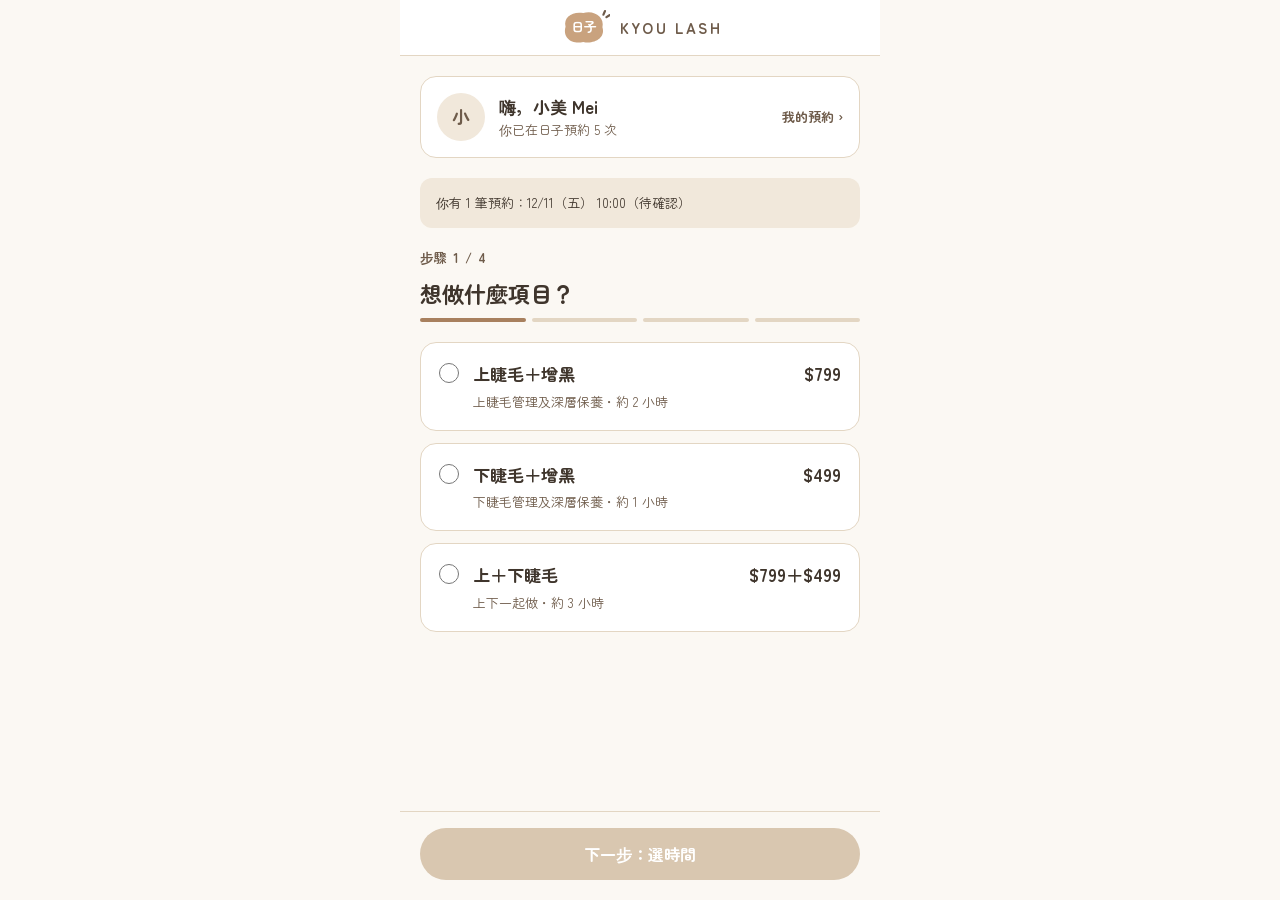
==== index.html @ 2f5879c3 "Add files via upload" ====
<!doctype html>
<html lang="zh-Hant">
<head>
<meta charset="utf-8">
<meta name="viewport" content="width=device-width, initial-scale=1, viewport-fit=cover">
<title>日子 kyou 預約</title>
<meta name="theme-color" content="#FBF8F3">
<link rel="preconnect" href="https://fonts.googleapis.com">
<link rel="preconnect" href="https://fonts.gstatic.com" crossorigin>
<link rel="stylesheet" href="https://fonts.googleapis.com/css2?family=Zen+Maru+Gothic:wght@500;700&display=swap">
<link rel="stylesheet" href="style.css">
</head>
<body>
<div id="app" class="app" aria-live="polite">
  <div class="loading"><div class="spinner" aria-hidden="true"></div><div>載入中…</div></div>
</div>
<script src="https://static.line-scdn.net/liff/edge/2/sdk.js" charset="utf-8"></script>
<script src="config.js"></script>
<script src="api.js"></script>
<script src="mock.js"></script>
<script src="app.js"></script>
</body>
</html>
---- style.css ----
:root {
  --bg: #FBF8F3;
  --card: #FFFFFF;
  --oat: #F1E8DB;
  --oat-soft: #F7F2EA;
  --line: #E3D6C3;
  --line-strong: #D9C7B0;
  --caramel: #C9A27E;
  --caramel-deep: #A8805E;
  --brand: #7A5C42;
  --text: #3F352C;
  --muted: #6E5B4A;
  --faint: #9C8C7A;
  --warn-bg: #F8E5E1;
  --warn-line: #E4B5AC;
  --warn: #9E3A2E;
  --radius: 16px;
  color-scheme: light;
}

* { box-sizing: border-box; }
html, body { margin: 0; background: var(--bg); color: var(--text); }
body {
  font-family: 'Zen Maru Gothic', 'jf-openhuninn', 'PingFang TC', 'Noto Sans TC', sans-serif;
  font-size: 15px;
  line-height: 1.55;
  -webkit-font-smoothing: antialiased;
}
button, input { font-family: inherit; font-size: inherit; color: inherit; }
button { cursor: pointer; }
a { color: var(--muted); }
img { display: block; }
[hidden] { display: none !important; }

.sr-only { position: absolute; width: 1px; height: 1px; overflow: hidden; clip: rect(0 0 0 0); white-space: nowrap; }

/* ---------- 共用元件 ---------- */
.logo { position: relative; width: 52px; height: 37px; flex-shrink: 0; }
.logo svg { position: absolute; inset: 0; }
.logo span { position: absolute; inset: 0; display: flex; align-items: center; justify-content: center; font-size: 13px; font-weight: 700; color: #fff; }

.btn {
  display: flex; align-items: center; justify-content: center; gap: 8px;
  min-height: 52px; padding: 0 22px; border-radius: 999px; border: none;
  background: var(--brand); color: #fff; font-size: 16px; font-weight: 700; text-decoration: none; width: 100%;
}
.btn:disabled { background: var(--line-strong); color: #fff; cursor: not-allowed; }
.btn-ghost { background: none; color: var(--muted); min-height: 44px; font-size: 14px; }
.btn-line { background: #fff; color: var(--text); border: 1px solid var(--line-strong); }
.btn-sm { min-height: 40px; padding: 0 16px; font-size: 14px; width: auto; }
.btn-xs { min-height: 36px; padding: 0 14px; font-size: 13px; width: auto; }
.btn-warn { background: #fff; color: var(--warn); border: 1px solid #C98B80; }
.btn-danger { background: var(--warn); color: #fff; }

.card { background: var(--card); border: 1px solid var(--line); border-radius: var(--radius); }
.muted { color: var(--muted); }
.small { font-size: 13px; }
.tiny { font-size: 12px; }
.bold { font-weight: 700; }

.badge { display: inline-flex; align-items: center; padding: 3px 10px; border-radius: 999px; font-size: 12px; font-weight: 700; white-space: nowrap; }
.badge-pending { background: var(--oat); color: #5C4632; }
.badge-confirmed { background: var(--brand); color: #fff; }
.badge-done { background: #EFEAE3; color: var(--muted); }
.badge-warn { background: var(--warn-bg); color: var(--warn); }
.badge-black { background: var(--text); color: #fff; }

.notice { display: flex; gap: 10px; padding: 14px 16px; border-radius: 12px; border: 1px solid var(--caramel-deep); background: #fff; font-size: 14px; line-height: 1.65; }
.notice svg { flex-shrink: 0; margin-top: 3px; }
.notice .dash { padding-bottom: 8px; margin-bottom: 4px; border-bottom: 1.5px dashed var(--line-strong); }
.soft { padding: 14px 16px; border-radius: 12px; background: var(--oat); font-size: 13px; line-height: 1.7; }

.toast {
  position: fixed; left: 50%; bottom: 28px; transform: translateX(-50%);
  background: var(--text); color: #fff; padding: 12px 20px; border-radius: 999px; font-size: 14px;
  z-index: 50; max-width: calc(100% - 32px); text-align: center;
}

.avatar { width: 48px; height: 48px; border-radius: 50%; background: var(--oat); color: var(--muted); display: flex; align-items: center; justify-content: center; font-weight: 700; font-size: 18px; flex-shrink: 0; overflow: hidden; }
.avatar img { width: 100%; height: 100%; object-fit: cover; }
.avatar.sm { width: 34px; height: 34px; font-size: 14px; }

.spinner { width: 28px; height: 28px; border-radius: 50%; border: 3px solid var(--line); border-top-color: var(--brand); animation: spin 0.8s linear infinite; }
@keyframes spin { to { transform: rotate(360deg); } }

/* ---------- 客人端 ---------- */
.app { max-width: 480px; margin: 0 auto; min-height: 100vh; min-height: 100dvh; display: flex; flex-direction: column; background: var(--bg); }
.topbar { height: 56px; flex-shrink: 0; display: flex; align-items: center; justify-content: space-between; padding: 0 6px; background: #fff; border-bottom: 1px solid var(--line); position: sticky; top: 0; z-index: 5; }
.topbar .title { font-size: 16px; font-weight: 700; }
.topbar .brand { display: flex; align-items: center; gap: 10px; margin: 0 auto; }
.topbar .brand b { font-size: 15px; letter-spacing: 0.16em; color: var(--muted); }
.icon-btn { width: 44px; height: 44px; border: none; background: none; display: flex; align-items: center; justify-content: center; color: var(--text); border-radius: 50%; }
.icon-btn:disabled { color: #C7B9A6; cursor: default; }
.main { flex: 1; padding: 20px; display: flex; flex-direction: column; gap: 20px; }
.footer { position: sticky; bottom: 0; padding: 16px 20px calc(20px + env(safe-area-inset-bottom)); background: var(--bg); border-top: 1px solid var(--line); display: flex; flex-direction: column; gap: 6px; }

.step { display: flex; flex-direction: column; gap: 8px; }
.step .num { font-size: 13px; color: var(--muted); font-weight: 700; letter-spacing: 0.08em; }
.step h1 { margin: 0; font-size: 22px; }
.step .bars { display: grid; grid-template-columns: repeat(4, minmax(0, 1fr)); gap: 6px; }
.step .bars i { height: 4px; border-radius: 2px; background: var(--line); }
.step .bars i.on { background: var(--caramel-deep); }

.hello { display: flex; align-items: center; gap: 14px; padding: 16px; }
.hello .who { flex: 1; min-width: 0; }
.hello .who b { font-size: 17px; display: block; overflow: hidden; text-overflow: ellipsis; white-space: nowrap; }
.hello a { min-height: 44px; display: flex; align-items: center; font-size: 13px; font-weight: 700; text-decoration: none; white-space: nowrap; }

.choices { display: flex; flex-direction: column; gap: 12px; }
.choice { display: flex; gap: 14px; padding: 18px; border-radius: var(--radius); background: #fff; border: 1px solid var(--line); cursor: pointer; }
.choice:has(input:checked) { border: 2px solid var(--caramel-deep); padding: 17px; }
.choice input { width: 20px; height: 20px; margin: 2px 0 0; accent-color: var(--brand); flex-shrink: 0; }
.choice .body { flex: 1; display: flex; flex-direction: column; gap: 4px; }
.choice .row { display: flex; justify-content: space-between; gap: 12px; font-size: 17px; font-weight: 700; }

.chip { align-self: flex-start; padding: 6px 14px; border-radius: 999px; background: var(--oat); font-size: 13px; font-weight: 700; color: var(--muted); }

.cal { padding: 14px; display: flex; flex-direction: column; gap: 8px; }
.cal-head { display: flex; align-items: center; justify-content: space-between; }
.cal-head b { font-size: 16px; }
.cal-week, .cal-grid { display: grid; grid-template-columns: repeat(7, minmax(0, 1fr)); text-align: center; }
.cal-week { font-size: 12px; color: var(--muted); }
.cal-grid { row-gap: 2px; }
.day { height: 46px; border: none; background: none; display: flex; flex-direction: column; align-items: center; justify-content: center; gap: 2px; padding: 0; color: #B9AA97; cursor: default; }
.day b { width: 34px; height: 30px; display: flex; align-items: center; justify-content: center; border-radius: 10px; font-size: 15px; font-weight: 500; }
.day i { width: 5px; height: 5px; border-radius: 50%; }
.day.open { color: var(--text); cursor: pointer; }
.day.open b { font-weight: 700; }
.day.open i { background: var(--caramel-deep); }
.day.full i { background: var(--line-strong); }
.day.sel b { background: var(--brand); color: #fff; }
.legend { display: flex; flex-wrap: wrap; gap: 14px; font-size: 12px; color: var(--muted); padding-top: 4px; }
.legend span { display: flex; align-items: center; gap: 6px; }
.legend i { width: 6px; height: 6px; border-radius: 50%; }

.times { display: grid; grid-template-columns: repeat(3, minmax(0, 1fr)); gap: 10px; }
.time { height: 48px; border-radius: 12px; border: 1px solid var(--line-strong); background: #fff; font-size: 16px; font-weight: 700; }
.time.sel { background: var(--brand); border-color: var(--brand); color: #fff; }

.list { padding: 6px 0; display: flex; flex-direction: column; }
.list .label { padding: 12px 18px 4px; font-size: 13px; font-weight: 700; letter-spacing: 0.12em; color: var(--caramel-deep); }
.prod { padding: 14px 18px; display: flex; align-items: center; gap: 12px; border-bottom: 1px solid var(--oat); }
.prod:last-child { border-bottom: none; }
.prod .body { flex: 1; display: flex; flex-direction: column; gap: 3px; }
.prod .name { font-size: 16px; font-weight: 700; }
.stepper { display: flex; align-items: center; gap: 4px; }
.stepper button { width: 40px; height: 40px; border-radius: 50%; border: none; background: var(--brand); color: #fff; font-size: 18px; display: flex; align-items: center; justify-content: center; }
.stepper button.minus { background: #fff; border: 1px solid var(--line-strong); color: var(--text); }
.stepper button:disabled { color: #C7B9A6; border-color: var(--line); }
.stepper output { width: 28px; text-align: center; font-size: 16px; font-weight: 700; }

.field { display: flex; flex-direction: column; gap: 8px; }
.field > label, .field .label { font-size: 14px; font-weight: 700; }
.input { height: 50px; padding: 0 14px; border-radius: 12px; border: 1px solid var(--line); background: #fff; font-size: 16px; width: 100%; }
.input:focus { outline: none; border: 2px solid var(--caramel-deep); padding: 0 13px; }
.input:disabled { background: var(--oat-soft); color: var(--muted); }
.check { display: flex; align-items: center; gap: 10px; min-height: 44px; font-size: 14px; cursor: pointer; }
.check input { width: 20px; height: 20px; margin: 0; accent-color: var(--brand); }
.err { font-size: 13px; color: var(--warn); font-weight: 700; }
.linebox { display: flex; align-items: center; gap: 12px; padding: 12px 14px; border-radius: 12px; background: var(--oat); }

.summary { padding: 6px 18px; font-size: 15px; }
.summary .r { padding: 12px 0; display: flex; gap: 12px; border-bottom: 1px solid var(--oat); }
.summary .r:last-child { border-bottom: none; font-weight: 700; font-size: 17px; }
.summary .k { width: 64px; color: var(--muted); flex-shrink: 0; }
.summary .v { flex: 1; }

.center { display: flex; flex-direction: column; align-items: center; text-align: center; gap: 8px; }
.round-icon { width: 76px; height: 76px; border-radius: 50%; background: var(--oat); display: flex; align-items: center; justify-content: center; }
.track { padding: 18px; display: flex; flex-direction: column; gap: 14px; }
.track .s { display: flex; align-items: center; gap: 12px; font-size: 15px; }
.track .dot { width: 26px; height: 26px; border-radius: 50%; display: flex; align-items: center; justify-content: center; font-size: 13px; font-weight: 700; flex-shrink: 0; box-sizing: border-box; }

.count { padding: 22px; border-radius: 18px; background: var(--caramel); display: flex; align-items: center; justify-content: space-between; gap: 12px; }
.count big { font-size: 44px; font-weight: 700; line-height: 1; }
.rows .r { padding: 14px 16px; display: flex; justify-content: space-between; align-items: center; gap: 12px; border-bottom: 1px solid var(--oat); }
.rows .r:last-child { border-bottom: none; }

.loading { flex: 1; display: flex; flex-direction: column; align-items: center; justify-content: center; gap: 14px; color: var(--muted); padding: 40px 20px; text-align: center; }

/* ---------- 後台 ---------- */
.admin { min-height: 100vh; display: flex; flex-direction: column; }
.anav { display: flex; align-items: stretch; flex-wrap: wrap; gap: 4px 20px; padding: 0 24px; background: #fff; border-bottom: 1px solid var(--line); position: sticky; top: 0; z-index: 5; }
.anav .brand { display: flex; align-items: center; gap: 10px; min-height: 64px; }
.anav .brand b { font-size: 15px; color: var(--muted); }
.anav nav { display: flex; gap: 2px; flex-wrap: wrap; }
.tab { display: flex; align-items: center; gap: 8px; min-height: 64px; padding: 0 14px; border: none; background: none; font-size: 15px; font-weight: 700; color: var(--muted); border-bottom: 3px solid transparent; }
.tab.on { color: var(--text); border-bottom-color: var(--brand); }
.tab .n { min-width: 20px; height: 20px; padding: 0 6px; border-radius: 999px; background: var(--brand); color: #fff; font-size: 12px; display: flex; align-items: center; justify-content: center; }
.anav .spacer { flex: 1; }
.anav .tools { display: flex; align-items: center; gap: 8px; }
.amain { flex: 1; width: 100%; max-width: 1320px; margin: 0 auto; padding: 24px; display: flex; flex-direction: column; gap: 18px; }

.slots-layout { display: flex; flex-wrap: wrap; gap: 24px; align-items: flex-start; }
.slots-cal { flex: 999 1 560px; min-width: 0; display: flex; flex-direction: column; gap: 12px; }
.slots-edit { flex: 1 1 320px; padding: 22px; display: flex; flex-direction: column; gap: 16px; position: sticky; top: 88px; }
.toolbar { display: flex; align-items: center; flex-wrap: wrap; gap: 10px 12px; }
.toolbar h2 { margin: 0; font-size: 22px; }
.round { width: 40px; height: 40px; border-radius: 50%; border: 1px solid var(--line); background: #fff; display: flex; align-items: center; justify-content: center; }
.acal-week, .acal-grid { display: grid; grid-template-columns: repeat(7, minmax(0, 1fr)); gap: 6px; }
.acal-week { font-size: 13px; color: var(--muted); text-align: center; }
.acell { min-height: 96px; border-radius: 10px; padding: 6px 7px; display: flex; flex-direction: column; gap: 4px; background: #fff; border: 1px solid var(--line); text-align: left; overflow: hidden; }
.acell.blank { background: transparent; border: none; }
.acell.past { background: var(--oat-soft); }
.acell.past .d { color: #B9AA97; }
.acell.sel { border: 2px solid var(--brand); padding: 5px 6px; }
.acell.extra { border: 2px dashed var(--caramel-deep); padding: 5px 6px; }
.acell .d { font-size: 13px; font-weight: 700; }
.acell .cs { display: flex; flex-wrap: wrap; gap: 3px; }
.tchip { padding: 1px 5px; border-radius: 4px; font-size: 11px; border: 1px solid var(--line-strong); background: #fff; color: var(--text); line-height: 1.5; }
.tchip.p { border-color: var(--caramel); background: var(--oat); color: #5C4632; font-weight: 700; }
.tchip.c { border-color: var(--brand); background: var(--brand); color: #fff; font-weight: 700; }
.tgrid { display: grid; grid-template-columns: repeat(3, minmax(0, 1fr)); gap: 8px; }
.tbtn { height: 42px; border-radius: 10px; border: 1px solid var(--line); background: #fff; color: var(--muted); font-size: 14px; }
.tbtn.on { background: var(--brand); border-color: var(--brand); color: #fff; font-weight: 700; }
.tbtn.lock { background: var(--oat); border-color: var(--caramel); color: #5C4632; font-weight: 700; cursor: not-allowed; }
.legend-a { display: flex; gap: 14px; font-size: 12px; color: var(--muted); flex-wrap: wrap; }
.legend-a span { display: flex; align-items: center; gap: 6px; }
.legend-a i { width: 12px; height: 12px; border-radius: 3px; border: 1px solid var(--line-strong); background: #fff; }
.legend-a i.p { background: var(--oat); border-color: var(--caramel); }
.legend-a i.c { background: var(--brand); border-color: var(--brand); }

.pills { display: flex; flex-wrap: wrap; align-items: center; gap: 8px; }
.pill { min-height: 40px; padding: 0 18px; border-radius: 999px; border: 1px solid var(--line-strong); background: #fff; font-size: 14px; font-weight: 700; }
.pill.on { background: var(--brand); border-color: var(--brand); color: #fff; }

.bgrid { display: grid; grid-template-columns: repeat(auto-fill, minmax(min(100%, 420px), 1fr)); gap: 18px; }
.bcard { padding: 22px; display: flex; flex-direction: column; gap: 14px; }
.bcard .head { display: flex; align-items: center; gap: 14px; }
.bcard .head .who { flex: 1; min-width: 0; }
.bcard .head b { font-size: 18px; }
.kv { display: grid; grid-template-columns: 64px minmax(0, 1fr); row-gap: 8px; font-size: 15px; }
.kv .k { color: var(--muted); }
.actions { display: flex; flex-wrap: wrap; gap: 10px; align-items: center; }
.actions .sp { flex: 1; }

.table { overflow-x: auto; }
.trow { display: grid; align-items: center; gap: 12px; padding: 12px 20px; border-top: 1px solid var(--oat); font-size: 14px; min-width: 820px; }
.trow.h { background: var(--oat-soft); color: var(--muted); font-size: 13px; border-top: none; }
.mark-row { grid-template-columns: 160px 120px 150px 130px minmax(0, 1fr) 220px; }
.hist-row { grid-template-columns: 160px 140px 160px 130px minmax(0, 1fr) 160px; }
.cust-row { grid-template-columns: minmax(0, 1fr) 140px 90px 90px 100px 120px 130px; }
.who-cell { display: flex; align-items: center; gap: 10px; min-width: 0; }

.banner { display: flex; align-items: center; flex-wrap: wrap; gap: 12px 16px; padding: 18px 22px; border-radius: var(--radius); background: var(--warn-bg); border: 1px solid var(--warn-line); }
.banner .t { flex: 1 1 260px; }
.banner .t b { color: #7E2A20; font-size: 16px; }

.empty { padding: 40px 20px; text-align: center; color: var(--muted); }
.section-title { display: flex; align-items: baseline; flex-wrap: wrap; gap: 6px 12px; }
.section-title h3 { margin: 0; font-size: 16px; }

@media (max-width: 640px) {
  .anav { padding: 0 12px; gap: 0 8px; }
  .anav .brand { min-height: 56px; }
  .tab { min-height: 48px; padding: 0 10px; font-size: 14px; }
  .amain { padding: 16px 12px; }
  .acal-grid, .acal-week { gap: 3px; }
  .acell { min-height: 64px; padding: 4px; }
  .acell .cs { gap: 2px; }
  .tchip { font-size: 10px; padding: 0 3px; }
  .slots-edit { position: static; }
}
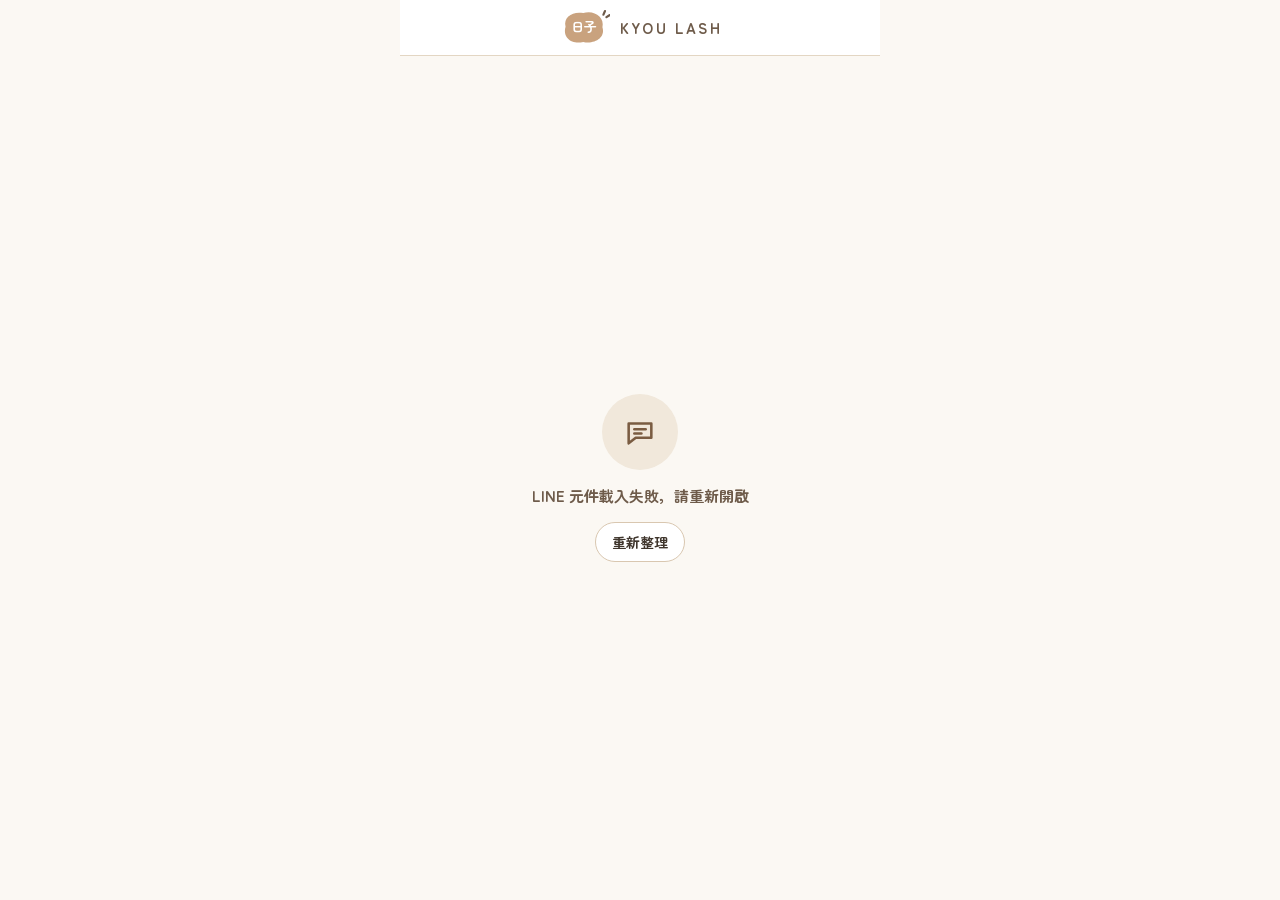
==== commit 6e96d471: "Add files via upload" ====
--- a/index.html
+++ b/index.html
@@ -7,8 +7,9 @@
 <meta name="theme-color" content="#FBF8F3">
 <link rel="preconnect" href="https://fonts.googleapis.com">
 <link rel="preconnect" href="https://fonts.gstatic.com" crossorigin>
-<link rel="stylesheet" href="https://fonts.googleapis.com/css2?family=Zen+Maru+Gothic:wght@500;700&display=swap">
+<link rel="stylesheet" href="https://fonts.googleapis.com/css2?family=Huninn&family=Zen+Maru+Gothic:wght@500;700&display=swap">
 <link rel="stylesheet" href="style.css">
+<style>body{font-family:'Zen Maru Gothic','Huninn','PingFang TC','Noto Sans TC',sans-serif}</style>
 </head>
 <body>
 <div id="app" class="app" aria-live="polite">
